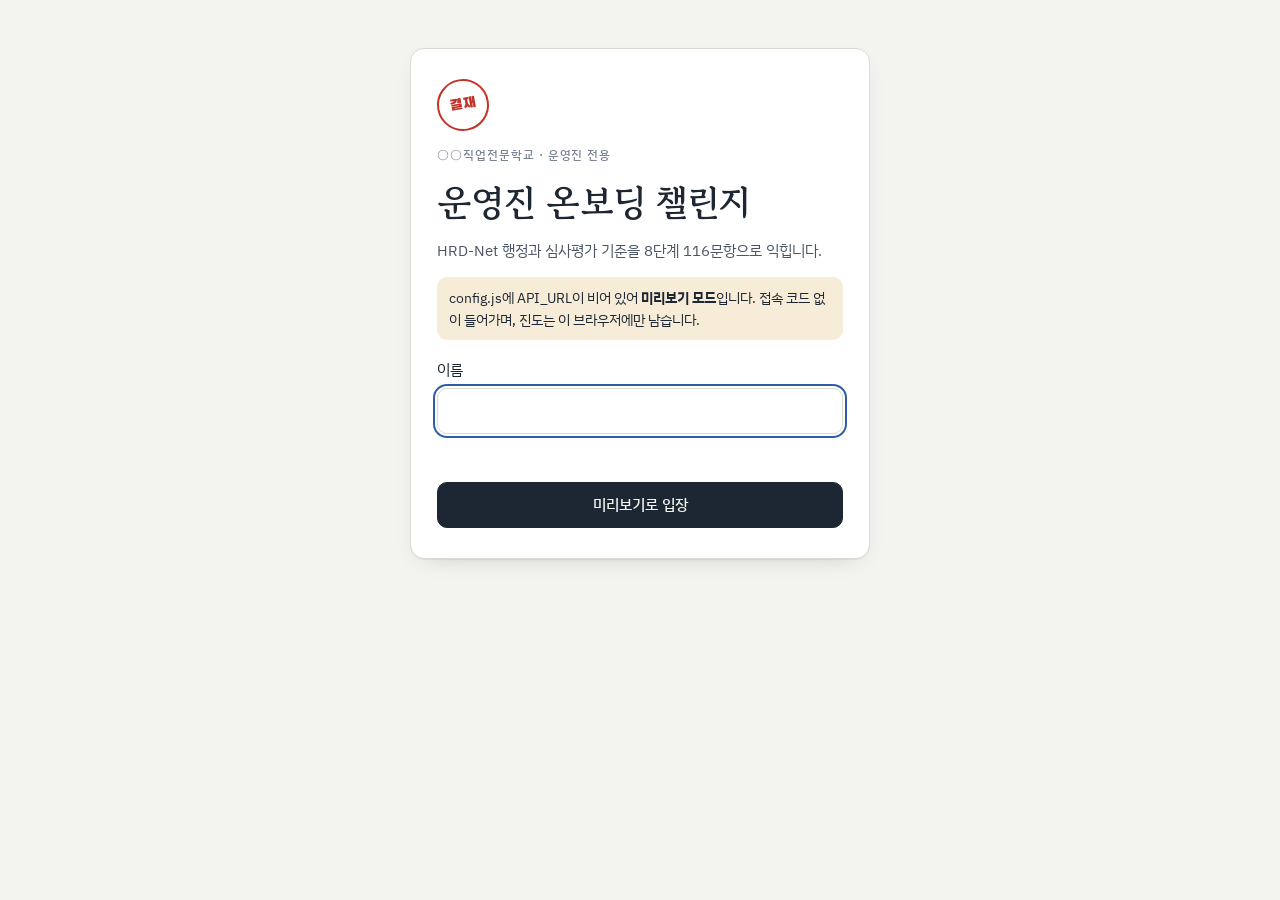
==== docs/index.html @ 43605f3d "운영진 온보딩 챌린지 첫 배포 - docs/: GitHub Pages 웹사이트 (8단계 116문항, 접속 코드·이름·PIN 입장, 관리자 진도 현황) - apps-script/Co" ====
<!doctype html>
<html lang="ko">
<head>
<meta charset="utf-8">
<meta name="viewport" content="width=device-width, initial-scale=1">
<meta name="robots" content="noindex, nofollow">
<title>훈련운영 결재 챌린지</title>
<link rel="preconnect" href="https://fonts.googleapis.com">
<link rel="preconnect" href="https://fonts.gstatic.com" crossorigin>
<link rel="stylesheet" href="https://fonts.googleapis.com/css2?family=Black+Han+Sans&family=Gowun+Batang:wght@700&family=IBM+Plex+Mono:wght@500&family=IBM+Plex+Sans+KR:wght@400;500;700&display=swap">
<style>
:root{
  --paper:#F3F4EF; --sheet:#FFFFFF; --ink:#1D2733; --ink-2:#4B5664; --ink-3:#7A8491;
  --rule:#D8DCD3; --rule-2:#E7EAE3;
  --stamp:#C4332A; --stamp-soft:#F7E4E1;
  --ok:#2E7A57; --ok-soft:#E1F0E7; --no:#8C5A12; --no-soft:#F6ECD8;
  --gold:#A87A1F; --focus:#2F5DA8;
  --shadow:0 1px 0 rgba(29,39,51,.06), 0 8px 24px -16px rgba(29,39,51,.35);
  --f-display:"Gowun Batang","Nanum Myeongjo","AppleMyungjo",serif;
  --f-body:"IBM Plex Sans KR","Apple SD Gothic Neo","Malgun Gothic",system-ui,sans-serif;
  --f-mono:"IBM Plex Mono",ui-monospace,"SFMono-Regular",Consolas,monospace;
  --f-stamp:"Black Han Sans","Apple SD Gothic Neo","Malgun Gothic",sans-serif;
}
@media (prefers-color-scheme:dark){
  :root:not([data-theme="light"]){
    --paper:#12161B; --sheet:#1A2027; --ink:#E7EAEE; --ink-2:#A6AFBA; --ink-3:#7C8693;
    --rule:#2C343E; --rule-2:#232A33;
    --stamp:#E3574C; --stamp-soft:#3A1F1C;
    --ok:#55B887; --ok-soft:#163226; --no:#D8A444; --no-soft:#3A2C12;
    --gold:#D9AE52; --focus:#86AAE8;
    --shadow:0 1px 0 rgba(0,0,0,.3), 0 10px 26px -16px rgba(0,0,0,.8);
    color-scheme:dark;
  }
}
:root[data-theme="dark"]{
  --paper:#12161B; --sheet:#1A2027; --ink:#E7EAEE; --ink-2:#A6AFBA; --ink-3:#7C8693;
  --rule:#2C343E; --rule-2:#232A33;
  --stamp:#E3574C; --stamp-soft:#3A1F1C;
  --ok:#55B887; --ok-soft:#163226; --no:#D8A444; --no-soft:#3A2C12;
  --gold:#D9AE52; --focus:#86AAE8;
  --shadow:0 1px 0 rgba(0,0,0,.3), 0 10px 26px -16px rgba(0,0,0,.8);
  color-scheme:dark;
}
*{box-sizing:border-box}
body{background:var(--paper);color:var(--ink);font-family:var(--f-body);font-size:15px;line-height:1.6;-webkit-font-smoothing:antialiased}
button{font:inherit;color:inherit}
:focus-visible{outline:2px solid var(--focus);outline-offset:2px;border-radius:6px}
.wrap{max-width:880px;margin:0 auto;padding-inline:20px;padding-block:0 64px}
h1,h2,h3{font-family:var(--f-display);font-weight:700;line-height:1.3;text-wrap:balance;margin:0}
h1{font-size:clamp(26px,5vw,36px)} h2{font-size:22px} h3{font-size:18px}
p{margin:0}
.mono{font-family:var(--f-mono);font-variant-numeric:tabular-nums}
.eyebrow{font-size:12px;letter-spacing:.08em;color:var(--ink-3);font-weight:500}
.muted{color:var(--ink-2)}

/* top bar */
.topbar{position:sticky;top:env(safe-area-inset-top,0px);z-index:10;background:color-mix(in srgb,var(--paper) 92%,transparent);backdrop-filter:blur(6px);border-bottom:1px solid var(--rule)}
.topbar .in{max-width:880px;margin:0 auto;padding:10px 20px;display:flex;align-items:center;gap:14px;flex-wrap:wrap}
.brand{display:flex;align-items:center;gap:10px;background:none;border:0;cursor:pointer;padding:0}
.brand .seal{width:30px;height:30px;border-radius:50%;border:2px solid var(--stamp);color:var(--stamp);display:grid;place-items:center;font-family:var(--f-stamp);font-size:12px;transform:rotate(-10deg)}
.brand b{font-family:var(--f-display);font-size:16px}
.lvl{margin-left:auto;display:flex;align-items:center;gap:10px;min-width:0}
.lvl .chip{font-size:12px;padding:3px 9px;border-radius:999px;border:1px solid var(--rule);background:var(--sheet);white-space:nowrap}
.xpbar{width:130px;height:8px;border-radius:99px;background:var(--rule-2);overflow:hidden}
.xpbar i{display:block;height:100%;width:0;background:var(--ink);transition:width .5s ease}
.streak{font-size:12px;color:var(--stamp);font-weight:700;white-space:nowrap}
.nav{display:flex;gap:4px;flex-wrap:wrap}
.nav button{border:0;background:none;padding:6px 10px;border-radius:8px;cursor:pointer;color:var(--ink-2);font-size:14px}
.nav button[aria-current="page"]{color:var(--ink);background:var(--sheet);box-shadow:inset 0 0 0 1px var(--rule)}

/* layout pieces */
.view{padding-top:28px;display:grid;gap:22px}
.sheet{background:var(--sheet);border:1px solid var(--rule);border-radius:14px;box-shadow:var(--shadow)}
.pad{padding:22px}
.row{display:flex;gap:12px;flex-wrap:wrap;align-items:center}
.grid2{display:grid;grid-template-columns:repeat(auto-fit,minmax(230px,1fr));gap:14px}
.btn{border:1px solid var(--ink);background:var(--ink);color:var(--paper);padding:10px 18px;border-radius:10px;cursor:pointer;font-weight:500}
.btn:hover{filter:brightness(1.12)}
.btn.ghost{background:transparent;color:var(--ink);border-color:var(--rule)}
.btn.ghost:hover{border-color:var(--ink-2)}
.btn.danger{background:transparent;color:var(--stamp);border-color:var(--stamp)}
.btn:disabled{opacity:.45;cursor:not-allowed}

/* home hero with approval boxes */
.hero{display:grid;grid-template-columns:1.3fr 1fr;gap:22px;align-items:center}
@media (max-width:680px){.hero{grid-template-columns:1fr}}
.hero p.lead{font-size:16px;color:var(--ink-2);margin-top:10px;max-width:46ch}
.gyeoljae{border:1.5px solid var(--ink);border-radius:4px;display:grid;grid-template-columns:repeat(4,1fr);background:var(--sheet)}
.gyeoljae div{border-left:1px solid var(--ink);display:grid;grid-template-rows:26px 78px;text-align:center}
.gyeoljae div:first-child{border-left:0}
.gyeoljae span{font-size:12px;border-bottom:1px solid var(--ink);display:grid;place-items:center;letter-spacing:.1em}
.gyeoljae em{font-style:normal;display:grid;place-items:center;position:relative}
.gyeoljae small{position:absolute;bottom:4px;left:0;right:0;font-size:10.5px;color:var(--ink-3);padding:0 4px;line-height:1.3}
.seal-mini{width:50px;height:50px;border-radius:50%;border:2.5px solid var(--stamp);color:var(--stamp);font-family:var(--f-stamp);font-size:15px;display:grid;place-items:center;transform:rotate(-14deg);margin-top:-12px;opacity:.9}
.gcap{font-size:12px;color:var(--ink-3);margin-top:8px}

/* stat strip */
.stats{display:grid;grid-template-columns:repeat(4,1fr);gap:0;border-top:1px solid var(--rule)}
.stats div{padding:14px 18px;border-left:1px solid var(--rule)}
.stats div:first-child{border-left:0}
.stats b{display:block;font-family:var(--f-mono);font-size:22px}
.stats span{font-size:12px;color:var(--ink-3)}
@media (max-width:560px){.stats{grid-template-columns:repeat(2,1fr)}.stats div:nth-child(3){border-left:0}.stats div:nth-child(n+3){border-top:1px solid var(--rule)}}

/* mode tiles */
.mode{text-align:left;cursor:pointer;display:grid;gap:6px;padding:18px;border-radius:12px;border:1px solid var(--rule);background:var(--sheet)}
.mode:hover{border-color:var(--ink-2)}
.mode .k{font-family:var(--f-mono);font-size:12px;color:var(--stamp)}
.mode .st{font-family:var(--f-display);font-weight:700;font-size:17px;line-height:1.35}
.mode .sd{font-size:13.5px;color:var(--ink-2)}

/* curriculum path */
.path{display:grid}
.step{display:grid;grid-template-columns:52px 1fr auto;gap:14px;align-items:center;padding:16px 18px;border-top:1px solid var(--rule);cursor:pointer;background:none;border-left:0;border-right:0;border-bottom:0;text-align:left;width:100%}
.step:first-child{border-top:0}
.step:hover{background:color-mix(in srgb,var(--paper) 55%,var(--sheet))}
.step .no{font-family:var(--f-mono);font-size:13px;color:var(--ink-3)}
.step .st{display:block;font-family:var(--f-display);font-weight:700;font-size:16.5px;line-height:1.35}
.step .sd{display:block;font-size:13px;color:var(--ink-2)}
.meter{height:6px;border-radius:99px;background:var(--rule-2);overflow:hidden;margin-top:8px;max-width:260px}
.meter i{display:block;height:100%;background:var(--ok)}
.badge-seal{width:46px;height:46px;border-radius:50%;display:grid;place-items:center;font-family:var(--f-stamp);font-size:11px;line-height:1.1;text-align:center;border:1.5px dashed var(--rule);color:var(--ink-3);padding:4px}
.badge-seal.on{border:2.5px solid var(--stamp);color:var(--stamp);transform:rotate(-10deg)}

/* lesson cards */
.cards{display:grid;gap:12px}
.card{padding:16px 18px;border-radius:12px;border:1px solid var(--rule);background:var(--sheet);display:grid;grid-template-columns:auto 1fr;gap:14px}
.card .n{font-family:var(--f-mono);font-size:12px;color:var(--stamp);padding-top:3px}
.card b.key{background:var(--stamp-soft);color:var(--ink);padding:0 4px;border-radius:4px;font-weight:700}
.card .ref{display:block;margin-top:6px;font-size:12px;color:var(--ink-3)}

/* quiz */
.qhead{display:flex;justify-content:space-between;gap:10px;align-items:center;flex-wrap:wrap}
.tag{font-size:12px;border-radius:6px;padding:2px 8px;border:1px solid var(--rule);color:var(--ink-2);background:var(--paper)}
.tag.sit{border-color:var(--stamp);color:var(--stamp)}
.qprog{height:4px;background:var(--rule-2);border-radius:9px;overflow:hidden}
.qprog i{display:block;height:100%;background:var(--ink);transition:width .3s}
.qtext{font-size:18px;line-height:1.6;font-weight:500;margin-top:6px}
.opts{display:grid;gap:10px}
.opt{text-align:left;padding:13px 16px;border-radius:10px;border:1.5px solid var(--rule);background:var(--sheet);cursor:pointer;display:grid;grid-template-columns:26px 1fr;gap:10px;align-items:start}
.opt:hover:not(:disabled){border-color:var(--ink-2)}
.opt .lt{font-family:var(--f-mono);font-size:13px;color:var(--ink-3);padding-top:1px}
.opt.right{border-color:var(--ok);background:var(--ok-soft)}
.opt.wrong{border-color:var(--no);background:var(--no-soft)}
.opt:disabled{cursor:default}
.ox{display:grid;grid-template-columns:1fr 1fr;gap:12px}
.ox .opt{grid-template-columns:1fr;text-align:center;font-family:var(--f-stamp);font-size:34px;padding:18px}
.fb{display:grid;grid-template-columns:auto 1fr;gap:18px;align-items:center;padding:16px 18px;border-radius:12px;border:1px solid var(--rule);background:var(--paper)}
.fb p{font-size:14.5px}
.fb .ref{font-size:12.5px;color:var(--ink-3);margin-top:6px}
.stampbox{width:86px;height:86px;display:grid;place-items:center}
.stamp{font-family:var(--f-stamp);font-size:22px;display:grid;place-items:center;transform:rotate(-12deg);animation:stampin .35s cubic-bezier(.2,1.4,.4,1) both}
.stamp.yes{width:80px;height:80px;border-radius:50%;border:3.5px solid var(--stamp);color:var(--stamp);box-shadow:inset 0 0 0 3px var(--sheet),inset 0 0 0 4.5px var(--stamp)}
.stamp.no{padding:6px 10px;border:3px solid var(--ink-2);color:var(--ink-2);border-radius:4px;font-size:24px}
@keyframes stampin{from{transform:scale(1.8) rotate(-12deg);opacity:0}to{transform:scale(1) rotate(-12deg);opacity:1}}
@media (prefers-reduced-motion:reduce){.stamp{animation:none}.xpbar i,.qprog i{transition:none}}

/* results & certificate */
.big{font-family:var(--f-mono);font-size:44px;line-height:1}
.passline{position:relative;height:12px;border-radius:99px;background:var(--rule-2);overflow:visible;margin-top:12px}
.passline i{display:block;height:100%;border-radius:99px;background:var(--ok)}
.passline .mk{position:absolute;left:80%;top:-5px;bottom:-5px;width:2px;background:var(--stamp)}
.passline .lb{position:absolute;left:80%;top:16px;transform:translateX(-50%);font-size:11px;color:var(--stamp);font-style:normal;white-space:nowrap}
.opt.picked{border-color:var(--ink);box-shadow:inset 0 0 0 1px var(--ink)}
.cert{position:relative;padding:34px 30px;border:1.5px solid var(--ink);outline:1px solid var(--ink);outline-offset:-8px;background:var(--sheet);text-align:center;display:grid;gap:12px}
.cert h2{font-size:30px;letter-spacing:.3em}
.cert .body{max-width:40ch;margin:0 auto;font-size:15.5px}
.cert .seal-big{position:absolute;right:26px;bottom:22px;width:84px;height:84px;border-radius:50%;border:3.5px solid var(--stamp);color:var(--stamp);font-family:var(--f-stamp);display:grid;place-items:center;font-size:15px;transform:rotate(-14deg);line-height:1.15}

/* speed */
.timer{height:10px;border-radius:99px;background:var(--rule-2);overflow:hidden}
.timer i{display:block;height:100%;background:var(--stamp);transition:width .2s linear}

/* badges */
.badges{display:grid;grid-template-columns:repeat(auto-fill,minmax(150px,1fr));gap:12px}
.bdg{display:grid;justify-items:center;gap:8px;padding:16px 10px;border:1px solid var(--rule);border-radius:12px;background:var(--sheet);text-align:center}
.bdg .badge-seal{width:64px;height:64px;font-size:13px}
.bdg b{font-size:13.5px}
.bdg small{font-size:11.5px;color:var(--ink-3);line-height:1.4}
.levels{display:grid;gap:0}
.levels div{display:grid;grid-template-columns:70px 1fr auto;gap:10px;padding:10px 0;border-top:1px solid var(--rule);font-size:14px}
.levels div.cur{font-weight:700}
.field{display:grid;gap:6px}
.field input{font:inherit;padding:10px 12px;border-radius:10px;border:1px solid var(--rule);background:var(--sheet);color:var(--ink);max-width:320px}
.toast{position:fixed;left:50%;bottom:calc(20px + env(safe-area-inset-bottom,0px));transform:translateX(-50%);background:var(--ink);color:var(--paper);padding:10px 16px;border-radius:10px;font-size:14px;z-index:30;box-shadow:var(--shadow);max-width:calc(100% - 32px)}
.confirm{border:1px solid var(--stamp);background:var(--stamp-soft);border-radius:12px;padding:14px 16px;display:grid;gap:10px}
.list{display:grid;gap:10px}
.wrongitem{padding:14px 16px;border:1px solid var(--rule);border-radius:10px;background:var(--sheet);display:grid;gap:6px}
.wrongitem small{color:var(--ink-3)}
</style>
<style>
html,body{margin:0}
[hidden]{display:none!important}
img{max-width:100%}
.brand-logo{height:30px;width:auto}
.sync{font-size:12px;color:var(--ink-3);white-space:nowrap}
.gate{padding-block:48px 64px}
.gate-card{max-width:460px;margin:0 auto;padding:30px 26px;display:grid;gap:14px}
.gate-seal{width:52px;height:52px;border-radius:50%;border:2.5px solid var(--stamp);color:var(--stamp);display:grid;place-items:center;font-family:var(--f-stamp);font-size:15px;transform:rotate(-10deg)}
.gate-logo{height:56px;width:auto;justify-self:start}
.gate-form{display:grid;gap:14px;margin-top:4px}
.gate .field input{max-width:none;width:100%}
.gate .field small{font-size:12.5px;line-height:1.5}
.gate-msg{color:var(--stamp);font-size:14px;min-height:1.4em;margin:0}
.gate-note{font-size:13.5px;padding:10px 12px;border-radius:10px;background:var(--no-soft);color:var(--ink)}
.gate-foot{display:flex;justify-content:flex-end}
.linkbtn{background:none;border:0;color:var(--ink-2);text-decoration:underline;text-underline-offset:3px;cursor:pointer;padding:4px 0;font-size:14px}
.admin{max-width:none;display:grid;gap:14px}
.admin .field input{max-width:220px}
.tablewrap{overflow-x:auto;margin-top:10px;border:1px solid var(--rule);border-radius:10px;background:var(--sheet)}
.adt{border-collapse:collapse;width:100%;font-size:13.5px;min-width:780px}
.adt th,.adt td{padding:9px 10px;border-bottom:1px solid var(--rule);text-align:left;white-space:nowrap;vertical-align:middle}
.adt th{font-size:12px;color:var(--ink-3);font-weight:500;background:var(--paper)}
.adt td.sc{text-align:center;font-family:var(--f-mono);font-variant-numeric:tabular-nums}
.adt td.sc.ok{background:var(--ok-soft);color:var(--ok);font-weight:700}
.adt td.sc.mid{background:var(--no-soft);color:var(--no)}
.adt td.nm{font-weight:700}
.adt .pass{color:var(--ok)}
.cert-logo{height:44px;width:auto;margin:0 auto}
</style>
</head>
<body>
<header class="topbar" id="topbar" hidden>
  <div class="in">
    <button class="brand" id="goHome" type="button" aria-label="홈으로"><span class="seal" id="brandSeal">결재</span><b id="brandName">운영진 온보딩</b></button>
    <nav class="nav" id="nav" aria-label="메뉴">
      <button type="button" data-go="home">홈</button>
      <button type="button" data-go="path">학습 경로</button>
      <button type="button" data-go="wrong">오답 노트</button>
      <button type="button" data-go="badges">내 정보</button>
    </nav>
    <div class="lvl">
      <span class="sync" id="sync"></span>
      <span class="chip" id="lvlChip">Lv.1 수습</span>
      <div class="xpbar" aria-hidden="true"><i id="xpFill"></i></div>
      <span class="mono" id="xpText">0 XP</span>
      <span class="streak" id="streak"></span>
    </div>
  </div>
</header>
<section class="wrap gate" id="gate" hidden></section>
<main class="wrap" id="app" aria-live="polite"></main>
<div class="toast" id="toast" role="status" hidden></div>
<script src="config.js"></script>
<script src="data.js"></script>
<script src="app.js"></script>
</body>
</html>
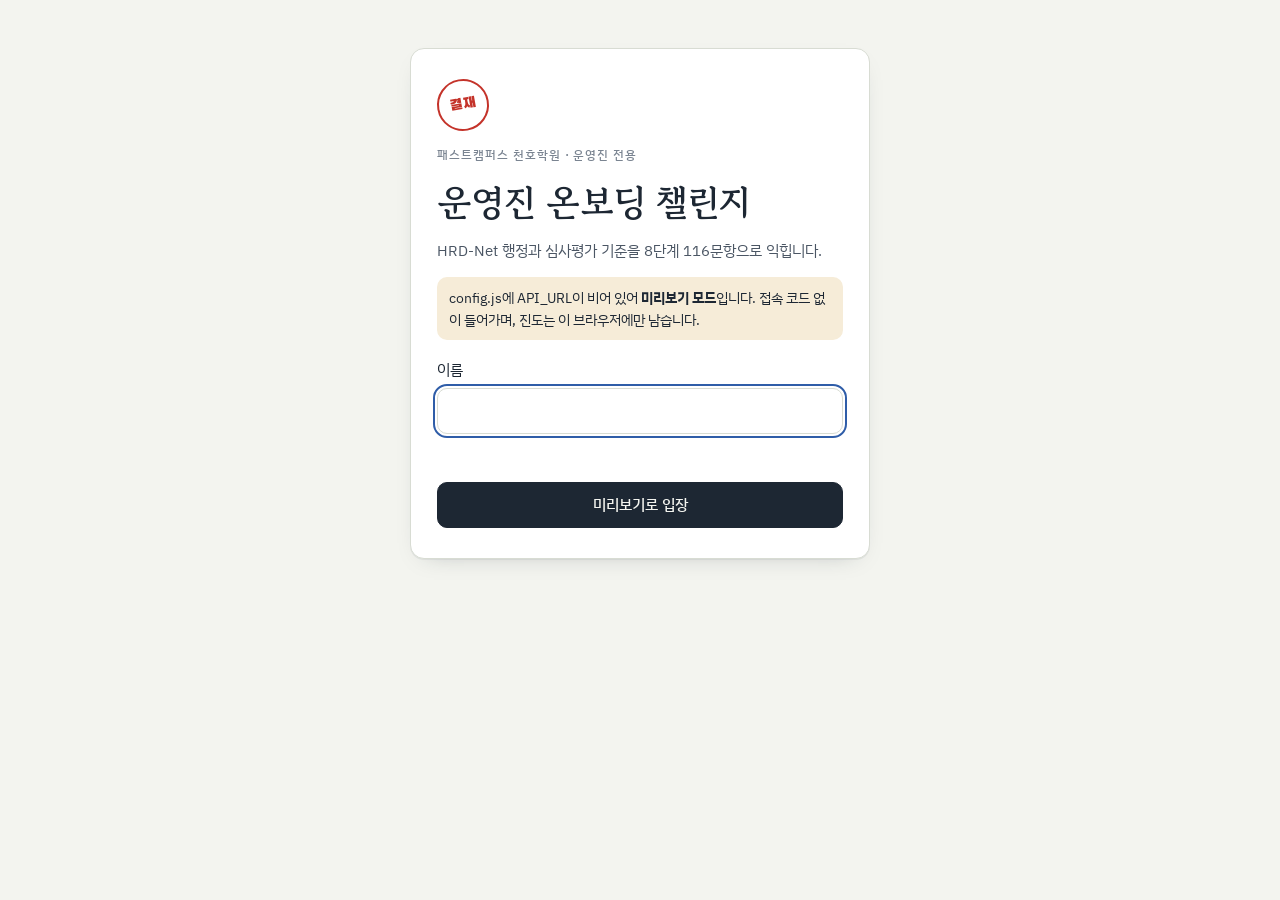
==== commit b3942baf: "운영 페이지 구성: 관리자 화면, 운영 가이드, 업무 도구, 자료실 - admin.html: 대시보드(완료·마감 지남), 운영진 명단(등록·퇴사·PIN 초기화·명단 제한), 기수·" ====
--- a/docs/index.html
+++ b/docs/index.html
@@ -4,220 +4,11 @@
 <meta charset="utf-8">
 <meta name="viewport" content="width=device-width, initial-scale=1">
 <meta name="robots" content="noindex, nofollow">
-<title>훈련운영 결재 챌린지</title>
+<title>운영진 온보딩</title>
 <link rel="preconnect" href="https://fonts.googleapis.com">
 <link rel="preconnect" href="https://fonts.gstatic.com" crossorigin>
 <link rel="stylesheet" href="https://fonts.googleapis.com/css2?family=Black+Han+Sans&family=Gowun+Batang:wght@700&family=IBM+Plex+Mono:wght@500&family=IBM+Plex+Sans+KR:wght@400;500;700&display=swap">
-<style>
-:root{
-  --paper:#F3F4EF; --sheet:#FFFFFF; --ink:#1D2733; --ink-2:#4B5664; --ink-3:#7A8491;
-  --rule:#D8DCD3; --rule-2:#E7EAE3;
-  --stamp:#C4332A; --stamp-soft:#F7E4E1;
-  --ok:#2E7A57; --ok-soft:#E1F0E7; --no:#8C5A12; --no-soft:#F6ECD8;
-  --gold:#A87A1F; --focus:#2F5DA8;
-  --shadow:0 1px 0 rgba(29,39,51,.06), 0 8px 24px -16px rgba(29,39,51,.35);
-  --f-display:"Gowun Batang","Nanum Myeongjo","AppleMyungjo",serif;
-  --f-body:"IBM Plex Sans KR","Apple SD Gothic Neo","Malgun Gothic",system-ui,sans-serif;
-  --f-mono:"IBM Plex Mono",ui-monospace,"SFMono-Regular",Consolas,monospace;
-  --f-stamp:"Black Han Sans","Apple SD Gothic Neo","Malgun Gothic",sans-serif;
-}
-@media (prefers-color-scheme:dark){
-  :root:not([data-theme="light"]){
-    --paper:#12161B; --sheet:#1A2027; --ink:#E7EAEE; --ink-2:#A6AFBA; --ink-3:#7C8693;
-    --rule:#2C343E; --rule-2:#232A33;
-    --stamp:#E3574C; --stamp-soft:#3A1F1C;
-    --ok:#55B887; --ok-soft:#163226; --no:#D8A444; --no-soft:#3A2C12;
-    --gold:#D9AE52; --focus:#86AAE8;
-    --shadow:0 1px 0 rgba(0,0,0,.3), 0 10px 26px -16px rgba(0,0,0,.8);
-    color-scheme:dark;
-  }
-}
-:root[data-theme="dark"]{
-  --paper:#12161B; --sheet:#1A2027; --ink:#E7EAEE; --ink-2:#A6AFBA; --ink-3:#7C8693;
-  --rule:#2C343E; --rule-2:#232A33;
-  --stamp:#E3574C; --stamp-soft:#3A1F1C;
-  --ok:#55B887; --ok-soft:#163226; --no:#D8A444; --no-soft:#3A2C12;
-  --gold:#D9AE52; --focus:#86AAE8;
-  --shadow:0 1px 0 rgba(0,0,0,.3), 0 10px 26px -16px rgba(0,0,0,.8);
-  color-scheme:dark;
-}
-*{box-sizing:border-box}
-body{background:var(--paper);color:var(--ink);font-family:var(--f-body);font-size:15px;line-height:1.6;-webkit-font-smoothing:antialiased}
-button{font:inherit;color:inherit}
-:focus-visible{outline:2px solid var(--focus);outline-offset:2px;border-radius:6px}
-.wrap{max-width:880px;margin:0 auto;padding-inline:20px;padding-block:0 64px}
-h1,h2,h3{font-family:var(--f-display);font-weight:700;line-height:1.3;text-wrap:balance;margin:0}
-h1{font-size:clamp(26px,5vw,36px)} h2{font-size:22px} h3{font-size:18px}
-p{margin:0}
-.mono{font-family:var(--f-mono);font-variant-numeric:tabular-nums}
-.eyebrow{font-size:12px;letter-spacing:.08em;color:var(--ink-3);font-weight:500}
-.muted{color:var(--ink-2)}
-
-/* top bar */
-.topbar{position:sticky;top:env(safe-area-inset-top,0px);z-index:10;background:color-mix(in srgb,var(--paper) 92%,transparent);backdrop-filter:blur(6px);border-bottom:1px solid var(--rule)}
-.topbar .in{max-width:880px;margin:0 auto;padding:10px 20px;display:flex;align-items:center;gap:14px;flex-wrap:wrap}
-.brand{display:flex;align-items:center;gap:10px;background:none;border:0;cursor:pointer;padding:0}
-.brand .seal{width:30px;height:30px;border-radius:50%;border:2px solid var(--stamp);color:var(--stamp);display:grid;place-items:center;font-family:var(--f-stamp);font-size:12px;transform:rotate(-10deg)}
-.brand b{font-family:var(--f-display);font-size:16px}
-.lvl{margin-left:auto;display:flex;align-items:center;gap:10px;min-width:0}
-.lvl .chip{font-size:12px;padding:3px 9px;border-radius:999px;border:1px solid var(--rule);background:var(--sheet);white-space:nowrap}
-.xpbar{width:130px;height:8px;border-radius:99px;background:var(--rule-2);overflow:hidden}
-.xpbar i{display:block;height:100%;width:0;background:var(--ink);transition:width .5s ease}
-.streak{font-size:12px;color:var(--stamp);font-weight:700;white-space:nowrap}
-.nav{display:flex;gap:4px;flex-wrap:wrap}
-.nav button{border:0;background:none;padding:6px 10px;border-radius:8px;cursor:pointer;color:var(--ink-2);font-size:14px}
-.nav button[aria-current="page"]{color:var(--ink);background:var(--sheet);box-shadow:inset 0 0 0 1px var(--rule)}
-
-/* layout pieces */
-.view{padding-top:28px;display:grid;gap:22px}
-.sheet{background:var(--sheet);border:1px solid var(--rule);border-radius:14px;box-shadow:var(--shadow)}
-.pad{padding:22px}
-.row{display:flex;gap:12px;flex-wrap:wrap;align-items:center}
-.grid2{display:grid;grid-template-columns:repeat(auto-fit,minmax(230px,1fr));gap:14px}
-.btn{border:1px solid var(--ink);background:var(--ink);color:var(--paper);padding:10px 18px;border-radius:10px;cursor:pointer;font-weight:500}
-.btn:hover{filter:brightness(1.12)}
-.btn.ghost{background:transparent;color:var(--ink);border-color:var(--rule)}
-.btn.ghost:hover{border-color:var(--ink-2)}
-.btn.danger{background:transparent;color:var(--stamp);border-color:var(--stamp)}
-.btn:disabled{opacity:.45;cursor:not-allowed}
-
-/* home hero with approval boxes */
-.hero{display:grid;grid-template-columns:1.3fr 1fr;gap:22px;align-items:center}
-@media (max-width:680px){.hero{grid-template-columns:1fr}}
-.hero p.lead{font-size:16px;color:var(--ink-2);margin-top:10px;max-width:46ch}
-.gyeoljae{border:1.5px solid var(--ink);border-radius:4px;display:grid;grid-template-columns:repeat(4,1fr);background:var(--sheet)}
-.gyeoljae div{border-left:1px solid var(--ink);display:grid;grid-template-rows:26px 78px;text-align:center}
-.gyeoljae div:first-child{border-left:0}
-.gyeoljae span{font-size:12px;border-bottom:1px solid var(--ink);display:grid;place-items:center;letter-spacing:.1em}
-.gyeoljae em{font-style:normal;display:grid;place-items:center;position:relative}
-.gyeoljae small{position:absolute;bottom:4px;left:0;right:0;font-size:10.5px;color:var(--ink-3);padding:0 4px;line-height:1.3}
-.seal-mini{width:50px;height:50px;border-radius:50%;border:2.5px solid var(--stamp);color:var(--stamp);font-family:var(--f-stamp);font-size:15px;display:grid;place-items:center;transform:rotate(-14deg);margin-top:-12px;opacity:.9}
-.gcap{font-size:12px;color:var(--ink-3);margin-top:8px}
-
-/* stat strip */
-.stats{display:grid;grid-template-columns:repeat(4,1fr);gap:0;border-top:1px solid var(--rule)}
-.stats div{padding:14px 18px;border-left:1px solid var(--rule)}
-.stats div:first-child{border-left:0}
-.stats b{display:block;font-family:var(--f-mono);font-size:22px}
-.stats span{font-size:12px;color:var(--ink-3)}
-@media (max-width:560px){.stats{grid-template-columns:repeat(2,1fr)}.stats div:nth-child(3){border-left:0}.stats div:nth-child(n+3){border-top:1px solid var(--rule)}}
-
-/* mode tiles */
-.mode{text-align:left;cursor:pointer;display:grid;gap:6px;padding:18px;border-radius:12px;border:1px solid var(--rule);background:var(--sheet)}
-.mode:hover{border-color:var(--ink-2)}
-.mode .k{font-family:var(--f-mono);font-size:12px;color:var(--stamp)}
-.mode .st{font-family:var(--f-display);font-weight:700;font-size:17px;line-height:1.35}
-.mode .sd{font-size:13.5px;color:var(--ink-2)}
-
-/* curriculum path */
-.path{display:grid}
-.step{display:grid;grid-template-columns:52px 1fr auto;gap:14px;align-items:center;padding:16px 18px;border-top:1px solid var(--rule);cursor:pointer;background:none;border-left:0;border-right:0;border-bottom:0;text-align:left;width:100%}
-.step:first-child{border-top:0}
-.step:hover{background:color-mix(in srgb,var(--paper) 55%,var(--sheet))}
-.step .no{font-family:var(--f-mono);font-size:13px;color:var(--ink-3)}
-.step .st{display:block;font-family:var(--f-display);font-weight:700;font-size:16.5px;line-height:1.35}
-.step .sd{display:block;font-size:13px;color:var(--ink-2)}
-.meter{height:6px;border-radius:99px;background:var(--rule-2);overflow:hidden;margin-top:8px;max-width:260px}
-.meter i{display:block;height:100%;background:var(--ok)}
-.badge-seal{width:46px;height:46px;border-radius:50%;display:grid;place-items:center;font-family:var(--f-stamp);font-size:11px;line-height:1.1;text-align:center;border:1.5px dashed var(--rule);color:var(--ink-3);padding:4px}
-.badge-seal.on{border:2.5px solid var(--stamp);color:var(--stamp);transform:rotate(-10deg)}
-
-/* lesson cards */
-.cards{display:grid;gap:12px}
-.card{padding:16px 18px;border-radius:12px;border:1px solid var(--rule);background:var(--sheet);display:grid;grid-template-columns:auto 1fr;gap:14px}
-.card .n{font-family:var(--f-mono);font-size:12px;color:var(--stamp);padding-top:3px}
-.card b.key{background:var(--stamp-soft);color:var(--ink);padding:0 4px;border-radius:4px;font-weight:700}
-.card .ref{display:block;margin-top:6px;font-size:12px;color:var(--ink-3)}
-
-/* quiz */
-.qhead{display:flex;justify-content:space-between;gap:10px;align-items:center;flex-wrap:wrap}
-.tag{font-size:12px;border-radius:6px;padding:2px 8px;border:1px solid var(--rule);color:var(--ink-2);background:var(--paper)}
-.tag.sit{border-color:var(--stamp);color:var(--stamp)}
-.qprog{height:4px;background:var(--rule-2);border-radius:9px;overflow:hidden}
-.qprog i{display:block;height:100%;background:var(--ink);transition:width .3s}
-.qtext{font-size:18px;line-height:1.6;font-weight:500;margin-top:6px}
-.opts{display:grid;gap:10px}
-.opt{text-align:left;padding:13px 16px;border-radius:10px;border:1.5px solid var(--rule);background:var(--sheet);cursor:pointer;display:grid;grid-template-columns:26px 1fr;gap:10px;align-items:start}
-.opt:hover:not(:disabled){border-color:var(--ink-2)}
-.opt .lt{font-family:var(--f-mono);font-size:13px;color:var(--ink-3);padding-top:1px}
-.opt.right{border-color:var(--ok);background:var(--ok-soft)}
-.opt.wrong{border-color:var(--no);background:var(--no-soft)}
-.opt:disabled{cursor:default}
-.ox{display:grid;grid-template-columns:1fr 1fr;gap:12px}
-.ox .opt{grid-template-columns:1fr;text-align:center;font-family:var(--f-stamp);font-size:34px;padding:18px}
-.fb{display:grid;grid-template-columns:auto 1fr;gap:18px;align-items:center;padding:16px 18px;border-radius:12px;border:1px solid var(--rule);background:var(--paper)}
-.fb p{font-size:14.5px}
-.fb .ref{font-size:12.5px;color:var(--ink-3);margin-top:6px}
-.stampbox{width:86px;height:86px;display:grid;place-items:center}
-.stamp{font-family:var(--f-stamp);font-size:22px;display:grid;place-items:center;transform:rotate(-12deg);animation:stampin .35s cubic-bezier(.2,1.4,.4,1) both}
-.stamp.yes{width:80px;height:80px;border-radius:50%;border:3.5px solid var(--stamp);color:var(--stamp);box-shadow:inset 0 0 0 3px var(--sheet),inset 0 0 0 4.5px var(--stamp)}
-.stamp.no{padding:6px 10px;border:3px solid var(--ink-2);color:var(--ink-2);border-radius:4px;font-size:24px}
-@keyframes stampin{from{transform:scale(1.8) rotate(-12deg);opacity:0}to{transform:scale(1) rotate(-12deg);opacity:1}}
-@media (prefers-reduced-motion:reduce){.stamp{animation:none}.xpbar i,.qprog i{transition:none}}
-
-/* results & certificate */
-.big{font-family:var(--f-mono);font-size:44px;line-height:1}
-.passline{position:relative;height:12px;border-radius:99px;background:var(--rule-2);overflow:visible;margin-top:12px}
-.passline i{display:block;height:100%;border-radius:99px;background:var(--ok)}
-.passline .mk{position:absolute;left:80%;top:-5px;bottom:-5px;width:2px;background:var(--stamp)}
-.passline .lb{position:absolute;left:80%;top:16px;transform:translateX(-50%);font-size:11px;color:var(--stamp);font-style:normal;white-space:nowrap}
-.opt.picked{border-color:var(--ink);box-shadow:inset 0 0 0 1px var(--ink)}
-.cert{position:relative;padding:34px 30px;border:1.5px solid var(--ink);outline:1px solid var(--ink);outline-offset:-8px;background:var(--sheet);text-align:center;display:grid;gap:12px}
-.cert h2{font-size:30px;letter-spacing:.3em}
-.cert .body{max-width:40ch;margin:0 auto;font-size:15.5px}
-.cert .seal-big{position:absolute;right:26px;bottom:22px;width:84px;height:84px;border-radius:50%;border:3.5px solid var(--stamp);color:var(--stamp);font-family:var(--f-stamp);display:grid;place-items:center;font-size:15px;transform:rotate(-14deg);line-height:1.15}
-
-/* speed */
-.timer{height:10px;border-radius:99px;background:var(--rule-2);overflow:hidden}
-.timer i{display:block;height:100%;background:var(--stamp);transition:width .2s linear}
-
-/* badges */
-.badges{display:grid;grid-template-columns:repeat(auto-fill,minmax(150px,1fr));gap:12px}
-.bdg{display:grid;justify-items:center;gap:8px;padding:16px 10px;border:1px solid var(--rule);border-radius:12px;background:var(--sheet);text-align:center}
-.bdg .badge-seal{width:64px;height:64px;font-size:13px}
-.bdg b{font-size:13.5px}
-.bdg small{font-size:11.5px;color:var(--ink-3);line-height:1.4}
-.levels{display:grid;gap:0}
-.levels div{display:grid;grid-template-columns:70px 1fr auto;gap:10px;padding:10px 0;border-top:1px solid var(--rule);font-size:14px}
-.levels div.cur{font-weight:700}
-.field{display:grid;gap:6px}
-.field input{font:inherit;padding:10px 12px;border-radius:10px;border:1px solid var(--rule);background:var(--sheet);color:var(--ink);max-width:320px}
-.toast{position:fixed;left:50%;bottom:calc(20px + env(safe-area-inset-bottom,0px));transform:translateX(-50%);background:var(--ink);color:var(--paper);padding:10px 16px;border-radius:10px;font-size:14px;z-index:30;box-shadow:var(--shadow);max-width:calc(100% - 32px)}
-.confirm{border:1px solid var(--stamp);background:var(--stamp-soft);border-radius:12px;padding:14px 16px;display:grid;gap:10px}
-.list{display:grid;gap:10px}
-.wrongitem{padding:14px 16px;border:1px solid var(--rule);border-radius:10px;background:var(--sheet);display:grid;gap:6px}
-.wrongitem small{color:var(--ink-3)}
-</style>
-<style>
-html,body{margin:0}
-[hidden]{display:none!important}
-img{max-width:100%}
-.brand-logo{height:30px;width:auto}
-.sync{font-size:12px;color:var(--ink-3);white-space:nowrap}
-.gate{padding-block:48px 64px}
-.gate-card{max-width:460px;margin:0 auto;padding:30px 26px;display:grid;gap:14px}
-.gate-seal{width:52px;height:52px;border-radius:50%;border:2.5px solid var(--stamp);color:var(--stamp);display:grid;place-items:center;font-family:var(--f-stamp);font-size:15px;transform:rotate(-10deg)}
-.gate-logo{height:56px;width:auto;justify-self:start}
-.gate-form{display:grid;gap:14px;margin-top:4px}
-.gate .field input{max-width:none;width:100%}
-.gate .field small{font-size:12.5px;line-height:1.5}
-.gate-msg{color:var(--stamp);font-size:14px;min-height:1.4em;margin:0}
-.gate-note{font-size:13.5px;padding:10px 12px;border-radius:10px;background:var(--no-soft);color:var(--ink)}
-.gate-foot{display:flex;justify-content:flex-end}
-.linkbtn{background:none;border:0;color:var(--ink-2);text-decoration:underline;text-underline-offset:3px;cursor:pointer;padding:4px 0;font-size:14px}
-.admin{max-width:none;display:grid;gap:14px}
-.admin .field input{max-width:220px}
-.tablewrap{overflow-x:auto;margin-top:10px;border:1px solid var(--rule);border-radius:10px;background:var(--sheet)}
-.adt{border-collapse:collapse;width:100%;font-size:13.5px;min-width:780px}
-.adt th,.adt td{padding:9px 10px;border-bottom:1px solid var(--rule);text-align:left;white-space:nowrap;vertical-align:middle}
-.adt th{font-size:12px;color:var(--ink-3);font-weight:500;background:var(--paper)}
-.adt td.sc{text-align:center;font-family:var(--f-mono);font-variant-numeric:tabular-nums}
-.adt td.sc.ok{background:var(--ok-soft);color:var(--ok);font-weight:700}
-.adt td.sc.mid{background:var(--no-soft);color:var(--no)}
-.adt td.nm{font-weight:700}
-.adt .pass{color:var(--ok)}
-.cert-logo{height:44px;width:auto;margin:0 auto}
-</style>
+<link rel="stylesheet" href="style.css">
 </head>
 <body>
 <header class="topbar" id="topbar" hidden>
@@ -225,8 +16,10 @@
     <button class="brand" id="goHome" type="button" aria-label="홈으로"><span class="seal" id="brandSeal">결재</span><b id="brandName">운영진 온보딩</b></button>
     <nav class="nav" id="nav" aria-label="메뉴">
       <button type="button" data-go="home">홈</button>
-      <button type="button" data-go="path">학습 경로</button>
-      <button type="button" data-go="wrong">오답 노트</button>
+      <button type="button" data-go="path">학습</button>
+      <button type="button" data-go="guide">운영 가이드</button>
+      <button type="button" data-go="tools">업무 도구</button>
+      <button type="button" data-go="library">자료실</button>
       <button type="button" data-go="badges">내 정보</button>
     </nav>
     <div class="lvl">
@@ -243,6 +36,8 @@
 <div class="toast" id="toast" role="status" hidden></div>
 <script src="config.js"></script>
 <script src="data.js"></script>
+<script src="guide.js"></script>
 <script src="app.js"></script>
+<script src="pages.js"></script>
 </body>
 </html>
--- a/docs/style.css
+++ b/docs/style.css
@@ -0,0 +1,304 @@
+:root{
+  --paper:#F3F4EF; --sheet:#FFFFFF; --ink:#1D2733; --ink-2:#4B5664; --ink-3:#7A8491;
+  --rule:#D8DCD3; --rule-2:#E7EAE3;
+  --stamp:#C4332A; --stamp-soft:#F7E4E1;
+  --ok:#2E7A57; --ok-soft:#E1F0E7; --no:#8C5A12; --no-soft:#F6ECD8;
+  --gold:#A87A1F; --focus:#2F5DA8;
+  --shadow:0 1px 0 rgba(29,39,51,.06), 0 8px 24px -16px rgba(29,39,51,.35);
+  --f-display:"Gowun Batang","Nanum Myeongjo","AppleMyungjo",serif;
+  --f-body:"IBM Plex Sans KR","Apple SD Gothic Neo","Malgun Gothic",system-ui,sans-serif;
+  --f-mono:"IBM Plex Mono",ui-monospace,"SFMono-Regular",Consolas,monospace;
+  --f-stamp:"Black Han Sans","Apple SD Gothic Neo","Malgun Gothic",sans-serif;
+}
+@media (prefers-color-scheme:dark){
+  :root:not([data-theme="light"]){
+    --paper:#12161B; --sheet:#1A2027; --ink:#E7EAEE; --ink-2:#A6AFBA; --ink-3:#7C8693;
+    --rule:#2C343E; --rule-2:#232A33;
+    --stamp:#E3574C; --stamp-soft:#3A1F1C;
+    --ok:#55B887; --ok-soft:#163226; --no:#D8A444; --no-soft:#3A2C12;
+    --gold:#D9AE52; --focus:#86AAE8;
+    --shadow:0 1px 0 rgba(0,0,0,.3), 0 10px 26px -16px rgba(0,0,0,.8);
+    color-scheme:dark;
+  }
+}
+:root[data-theme="dark"]{
+  --paper:#12161B; --sheet:#1A2027; --ink:#E7EAEE; --ink-2:#A6AFBA; --ink-3:#7C8693;
+  --rule:#2C343E; --rule-2:#232A33;
+  --stamp:#E3574C; --stamp-soft:#3A1F1C;
+  --ok:#55B887; --ok-soft:#163226; --no:#D8A444; --no-soft:#3A2C12;
+  --gold:#D9AE52; --focus:#86AAE8;
+  --shadow:0 1px 0 rgba(0,0,0,.3), 0 10px 26px -16px rgba(0,0,0,.8);
+  color-scheme:dark;
+}
+*{box-sizing:border-box}
+body{background:var(--paper);color:var(--ink);font-family:var(--f-body);font-size:15px;line-height:1.6;-webkit-font-smoothing:antialiased}
+button{font:inherit;color:inherit}
+:focus-visible{outline:2px solid var(--focus);outline-offset:2px;border-radius:6px}
+.wrap{max-width:880px;margin:0 auto;padding-inline:20px;padding-block:0 64px}
+h1,h2,h3{font-family:var(--f-display);font-weight:700;line-height:1.3;text-wrap:balance;margin:0}
+h1{font-size:clamp(26px,5vw,36px)} h2{font-size:22px} h3{font-size:18px}
+p{margin:0}
+.mono{font-family:var(--f-mono);font-variant-numeric:tabular-nums}
+.eyebrow{font-size:12px;letter-spacing:.08em;color:var(--ink-3);font-weight:500}
+.muted{color:var(--ink-2)}
+
+/* top bar */
+.topbar{position:sticky;top:env(safe-area-inset-top,0px);z-index:10;background:color-mix(in srgb,var(--paper) 92%,transparent);backdrop-filter:blur(6px);border-bottom:1px solid var(--rule)}
+.topbar .in{max-width:880px;margin:0 auto;padding:10px 20px;display:flex;align-items:center;gap:14px;flex-wrap:wrap}
+.brand{display:flex;align-items:center;gap:10px;background:none;border:0;cursor:pointer;padding:0}
+.brand .seal{width:30px;height:30px;border-radius:50%;border:2px solid var(--stamp);color:var(--stamp);display:grid;place-items:center;font-family:var(--f-stamp);font-size:12px;transform:rotate(-10deg)}
+.brand b{font-family:var(--f-display);font-size:16px}
+.lvl{margin-left:auto;display:flex;align-items:center;gap:10px;min-width:0}
+.lvl .chip{font-size:12px;padding:3px 9px;border-radius:999px;border:1px solid var(--rule);background:var(--sheet);white-space:nowrap}
+.xpbar{width:130px;height:8px;border-radius:99px;background:var(--rule-2);overflow:hidden}
+.xpbar i{display:block;height:100%;width:0;background:var(--ink);transition:width .5s ease}
+.streak{font-size:12px;color:var(--stamp);font-weight:700;white-space:nowrap}
+.nav{display:flex;gap:4px;flex-wrap:wrap}
+.nav button{border:0;background:none;padding:6px 10px;border-radius:8px;cursor:pointer;color:var(--ink-2);font-size:14px}
+.nav button[aria-current="page"]{color:var(--ink);background:var(--sheet);box-shadow:inset 0 0 0 1px var(--rule)}
+
+/* layout pieces */
+.view{padding-top:28px;display:grid;gap:22px}
+.sheet{background:var(--sheet);border:1px solid var(--rule);border-radius:14px;box-shadow:var(--shadow)}
+.pad{padding:22px}
+.row{display:flex;gap:12px;flex-wrap:wrap;align-items:center}
+.grid2{display:grid;grid-template-columns:repeat(auto-fit,minmax(230px,1fr));gap:14px}
+.btn{border:1px solid var(--ink);background:var(--ink);color:var(--paper);padding:10px 18px;border-radius:10px;cursor:pointer;font-weight:500}
+.btn:hover{filter:brightness(1.12)}
+.btn.ghost{background:transparent;color:var(--ink);border-color:var(--rule)}
+.btn.ghost:hover{border-color:var(--ink-2)}
+.btn.danger{background:transparent;color:var(--stamp);border-color:var(--stamp)}
+.btn:disabled{opacity:.45;cursor:not-allowed}
+
+/* home hero with approval boxes */
+.hero{display:grid;grid-template-columns:1.3fr 1fr;gap:22px;align-items:center}
+@media (max-width:680px){.hero{grid-template-columns:1fr}}
+.hero p.lead{font-size:16px;color:var(--ink-2);margin-top:10px;max-width:46ch}
+.gyeoljae{border:1.5px solid var(--ink);border-radius:4px;display:grid;grid-template-columns:repeat(4,1fr);background:var(--sheet)}
+.gyeoljae div{border-left:1px solid var(--ink);display:grid;grid-template-rows:26px 78px;text-align:center}
+.gyeoljae div:first-child{border-left:0}
+.gyeoljae span{font-size:12px;border-bottom:1px solid var(--ink);display:grid;place-items:center;letter-spacing:.1em}
+.gyeoljae em{font-style:normal;display:grid;place-items:center;position:relative}
+.gyeoljae small{position:absolute;bottom:4px;left:0;right:0;font-size:10.5px;color:var(--ink-3);padding:0 4px;line-height:1.3}
+.seal-mini{width:50px;height:50px;border-radius:50%;border:2.5px solid var(--stamp);color:var(--stamp);font-family:var(--f-stamp);font-size:15px;display:grid;place-items:center;transform:rotate(-14deg);margin-top:-12px;opacity:.9}
+.gcap{font-size:12px;color:var(--ink-3);margin-top:8px}
+
+/* stat strip */
+.stats{display:grid;grid-template-columns:repeat(4,1fr);gap:0;border-top:1px solid var(--rule)}
+.stats div{padding:14px 18px;border-left:1px solid var(--rule)}
+.stats div:first-child{border-left:0}
+.stats b{display:block;font-family:var(--f-mono);font-size:22px}
+.stats span{font-size:12px;color:var(--ink-3)}
+@media (max-width:560px){.stats{grid-template-columns:repeat(2,1fr)}.stats div:nth-child(3){border-left:0}.stats div:nth-child(n+3){border-top:1px solid var(--rule)}}
+
+/* mode tiles */
+.mode{text-align:left;cursor:pointer;display:grid;gap:6px;padding:18px;border-radius:12px;border:1px solid var(--rule);background:var(--sheet)}
+.mode:hover{border-color:var(--ink-2)}
+.mode .k{font-family:var(--f-mono);font-size:12px;color:var(--stamp)}
+.mode .st{font-family:var(--f-display);font-weight:700;font-size:17px;line-height:1.35}
+.mode .sd{font-size:13.5px;color:var(--ink-2)}
+
+/* curriculum path */
+.path{display:grid}
+.step{display:grid;grid-template-columns:52px 1fr auto;gap:14px;align-items:center;padding:16px 18px;border-top:1px solid var(--rule);cursor:pointer;background:none;border-left:0;border-right:0;border-bottom:0;text-align:left;width:100%}
+.step:first-child{border-top:0}
+.step:hover{background:color-mix(in srgb,var(--paper) 55%,var(--sheet))}
+.step .no{font-family:var(--f-mono);font-size:13px;color:var(--ink-3)}
+.step .st{display:block;font-family:var(--f-display);font-weight:700;font-size:16.5px;line-height:1.35}
+.step .sd{display:block;font-size:13px;color:var(--ink-2)}
+.meter{height:6px;border-radius:99px;background:var(--rule-2);overflow:hidden;margin-top:8px;max-width:260px}
+.meter i{display:block;height:100%;background:var(--ok)}
+.badge-seal{width:46px;height:46px;border-radius:50%;display:grid;place-items:center;font-family:var(--f-stamp);font-size:11px;line-height:1.1;text-align:center;border:1.5px dashed var(--rule);color:var(--ink-3);padding:4px}
+.badge-seal.on{border:2.5px solid var(--stamp);color:var(--stamp);transform:rotate(-10deg)}
+
+/* lesson cards */
+.cards{display:grid;gap:12px}
+.card{padding:16px 18px;border-radius:12px;border:1px solid var(--rule);background:var(--sheet);display:grid;grid-template-columns:auto 1fr;gap:14px}
+.card .n{font-family:var(--f-mono);font-size:12px;color:var(--stamp);padding-top:3px}
+.card b.key{background:var(--stamp-soft);color:var(--ink);padding:0 4px;border-radius:4px;font-weight:700}
+.card .ref{display:block;margin-top:6px;font-size:12px;color:var(--ink-3)}
+
+/* quiz */
+.qhead{display:flex;justify-content:space-between;gap:10px;align-items:center;flex-wrap:wrap}
+.tag{font-size:12px;border-radius:6px;padding:2px 8px;border:1px solid var(--rule);color:var(--ink-2);background:var(--paper)}
+.tag.sit{border-color:var(--stamp);color:var(--stamp)}
+.qprog{height:4px;background:var(--rule-2);border-radius:9px;overflow:hidden}
+.qprog i{display:block;height:100%;background:var(--ink);transition:width .3s}
+.qtext{font-size:18px;line-height:1.6;font-weight:500;margin-top:6px}
+.opts{display:grid;gap:10px}
+.opt{text-align:left;padding:13px 16px;border-radius:10px;border:1.5px solid var(--rule);background:var(--sheet);cursor:pointer;display:grid;grid-template-columns:26px 1fr;gap:10px;align-items:start}
+.opt:hover:not(:disabled){border-color:var(--ink-2)}
+.opt .lt{font-family:var(--f-mono);font-size:13px;color:var(--ink-3);padding-top:1px}
+.opt.right{border-color:var(--ok);background:var(--ok-soft)}
+.opt.wrong{border-color:var(--no);background:var(--no-soft)}
+.opt:disabled{cursor:default}
+.ox{display:grid;grid-template-columns:1fr 1fr;gap:12px}
+.ox .opt{grid-template-columns:1fr;text-align:center;font-family:var(--f-stamp);font-size:34px;padding:18px}
+.fb{display:grid;grid-template-columns:auto 1fr;gap:18px;align-items:center;padding:16px 18px;border-radius:12px;border:1px solid var(--rule);background:var(--paper)}
+.fb p{font-size:14.5px}
+.fb .ref{font-size:12.5px;color:var(--ink-3);margin-top:6px}
+.stampbox{width:86px;height:86px;display:grid;place-items:center}
+.stamp{font-family:var(--f-stamp);font-size:22px;display:grid;place-items:center;transform:rotate(-12deg);animation:stampin .35s cubic-bezier(.2,1.4,.4,1) both}
+.stamp.yes{width:80px;height:80px;border-radius:50%;border:3.5px solid var(--stamp);color:var(--stamp);box-shadow:inset 0 0 0 3px var(--sheet),inset 0 0 0 4.5px var(--stamp)}
+.stamp.no{padding:6px 10px;border:3px solid var(--ink-2);color:var(--ink-2);border-radius:4px;font-size:24px}
+@keyframes stampin{from{transform:scale(1.8) rotate(-12deg);opacity:0}to{transform:scale(1) rotate(-12deg);opacity:1}}
+@media (prefers-reduced-motion:reduce){.stamp{animation:none}.xpbar i,.qprog i{transition:none}}
+
+/* results & certificate */
+.big{font-family:var(--f-mono);font-size:44px;line-height:1}
+.passline{position:relative;height:12px;border-radius:99px;background:var(--rule-2);overflow:visible;margin-top:12px}
+.passline i{display:block;height:100%;border-radius:99px;background:var(--ok)}
+.passline .mk{position:absolute;left:80%;top:-5px;bottom:-5px;width:2px;background:var(--stamp)}
+.passline .lb{position:absolute;left:80%;top:16px;transform:translateX(-50%);font-size:11px;color:var(--stamp);font-style:normal;white-space:nowrap}
+.opt.picked{border-color:var(--ink);box-shadow:inset 0 0 0 1px var(--ink)}
+.cert{position:relative;padding:34px 30px;border:1.5px solid var(--ink);outline:1px solid var(--ink);outline-offset:-8px;background:var(--sheet);text-align:center;display:grid;gap:12px}
+.cert h2{font-size:30px;letter-spacing:.3em}
+.cert .body{max-width:40ch;margin:0 auto;font-size:15.5px}
+.cert .seal-big{position:absolute;right:26px;bottom:22px;width:84px;height:84px;border-radius:50%;border:3.5px solid var(--stamp);color:var(--stamp);font-family:var(--f-stamp);display:grid;place-items:center;font-size:15px;transform:rotate(-14deg);line-height:1.15}
+
+/* speed */
+.timer{height:10px;border-radius:99px;background:var(--rule-2);overflow:hidden}
+.timer i{display:block;height:100%;background:var(--stamp);transition:width .2s linear}
+
+/* badges */
+.badges{display:grid;grid-template-columns:repeat(auto-fill,minmax(150px,1fr));gap:12px}
+.bdg{display:grid;justify-items:center;gap:8px;padding:16px 10px;border:1px solid var(--rule);border-radius:12px;background:var(--sheet);text-align:center}
+.bdg .badge-seal{width:64px;height:64px;font-size:13px}
+.bdg b{font-size:13.5px}
+.bdg small{font-size:11.5px;color:var(--ink-3);line-height:1.4}
+.levels{display:grid;gap:0}
+.levels div{display:grid;grid-template-columns:70px 1fr auto;gap:10px;padding:10px 0;border-top:1px solid var(--rule);font-size:14px}
+.levels div.cur{font-weight:700}
+.field{display:grid;gap:6px}
+.field input{font:inherit;padding:10px 12px;border-radius:10px;border:1px solid var(--rule);background:var(--sheet);color:var(--ink);max-width:320px}
+.toast{position:fixed;left:50%;bottom:calc(20px + env(safe-area-inset-bottom,0px));transform:translateX(-50%);background:var(--ink);color:var(--paper);padding:10px 16px;border-radius:10px;font-size:14px;z-index:30;box-shadow:var(--shadow);max-width:calc(100% - 32px)}
+.confirm{border:1px solid var(--stamp);background:var(--stamp-soft);border-radius:12px;padding:14px 16px;display:grid;gap:10px}
+.list{display:grid;gap:10px}
+.wrongitem{padding:14px 16px;border:1px solid var(--rule);border-radius:10px;background:var(--sheet);display:grid;gap:6px}
+.wrongitem small{color:var(--ink-3)}
+html,body{margin:0}
+[hidden]{display:none!important}
+img{max-width:100%}
+.brand-logo{height:30px;width:auto}
+.sync{font-size:12px;color:var(--ink-3);white-space:nowrap}
+.gate{padding-block:48px 64px}
+.gate-card{max-width:460px;margin:0 auto;padding:30px 26px;display:grid;gap:14px}
+.gate-seal{width:52px;height:52px;border-radius:50%;border:2.5px solid var(--stamp);color:var(--stamp);display:grid;place-items:center;font-family:var(--f-stamp);font-size:15px;transform:rotate(-10deg)}
+.gate-logo{height:56px;width:auto;justify-self:start}
+.gate-form{display:grid;gap:14px;margin-top:4px}
+.gate .field input{max-width:none;width:100%}
+.gate .field small{font-size:12.5px;line-height:1.5}
+.gate-msg{color:var(--stamp);font-size:14px;min-height:1.4em;margin:0}
+.gate-note{font-size:13.5px;padding:10px 12px;border-radius:10px;background:var(--no-soft);color:var(--ink)}
+.gate-foot{display:flex;justify-content:flex-end}
+.linkbtn{background:none;border:0;color:var(--ink-2);text-decoration:underline;text-underline-offset:3px;cursor:pointer;padding:4px 0;font-size:14px}
+.admin{max-width:none;display:grid;gap:14px}
+.admin .field input{max-width:220px}
+.tablewrap{overflow-x:auto;margin-top:10px;border:1px solid var(--rule);border-radius:10px;background:var(--sheet)}
+.adt{border-collapse:collapse;width:100%;font-size:13.5px;min-width:780px}
+.adt th,.adt td{padding:9px 10px;border-bottom:1px solid var(--rule);text-align:left;white-space:nowrap;vertical-align:middle}
+.adt th{font-size:12px;color:var(--ink-3);font-weight:500;background:var(--paper)}
+.adt td.sc{text-align:center;font-family:var(--f-mono);font-variant-numeric:tabular-nums}
+.adt td.sc.ok{background:var(--ok-soft);color:var(--ok);font-weight:700}
+.adt td.sc.mid{background:var(--no-soft);color:var(--no)}
+.adt td.nm{font-weight:700}
+.adt .pass{color:var(--ok)}
+.cert-logo{height:44px;width:auto;margin:0 auto}
+
+/* ---------- shared additions: pages, admin ---------- */
+@media (max-width:720px){
+  .topbar .in{gap:8px}
+  .nav{order:3;width:100%;flex-wrap:nowrap;overflow-x:auto;scrollbar-width:none;margin-inline:-4px}
+  .nav::-webkit-scrollbar{display:none}
+  .nav button{white-space:nowrap}
+  .lvl .sync{display:none}
+  .xpbar{width:80px}
+}
+.btn.sm{padding:6px 12px;font-size:13px;border-radius:8px}
+.pill{display:inline-block;font-size:12px;line-height:1.5;padding:1px 8px;border-radius:999px;border:1px solid var(--rule);color:var(--ink-2);background:var(--paper);white-space:nowrap}
+.pill.ok{border-color:var(--ok);color:var(--ok);background:var(--ok-soft)}
+.pill.warn{border-color:var(--no);color:var(--no);background:var(--no-soft)}
+.pill.bad{border-color:var(--stamp);color:var(--stamp);background:var(--stamp-soft)}
+.pill.off{color:var(--ink-3)}
+.section-head{display:grid;gap:6px}
+.section-head p{max-width:64ch}
+
+/* notices & cohort on learner home */
+.notices{display:grid;gap:10px}
+.notice{padding:14px 16px;border-radius:12px;border:1px solid var(--rule);background:var(--sheet);display:grid;gap:4px}
+.notice.imp{border-color:var(--stamp);box-shadow:inset 3px 0 0 var(--stamp)}
+.notice .nt{display:flex;gap:8px;align-items:baseline;flex-wrap:wrap}
+.notice .nt b{font-size:15px}
+.notice .nt small{color:var(--ink-3);font-size:12px}
+.notice p{font-size:14px;color:var(--ink-2);white-space:pre-line}
+.cohort{display:grid;grid-template-columns:1fr auto;gap:12px;align-items:center;padding:16px 18px}
+.cohort .dday{font-family:var(--f-mono);font-size:26px;line-height:1;color:var(--ink)}
+.cohort .dday.late{color:var(--stamp)}
+.cohort .dday.done{color:var(--ok)}
+.checks{display:flex;gap:8px;flex-wrap:wrap;margin-top:6px}
+
+/* guide */
+.guide{display:grid;grid-template-columns:220px 1fr;gap:28px;align-items:start}
+@media (max-width:820px){.guide{grid-template-columns:1fr}}
+.toc{position:sticky;top:calc(env(safe-area-inset-top,0px) + 76px);display:grid;gap:2px;padding:10px;border:1px solid var(--rule);border-radius:12px;background:var(--sheet)}
+@media (max-width:820px){.toc{position:static;display:flex;flex-wrap:nowrap;overflow-x:auto;gap:6px}}
+.toc button{text-align:left;background:none;border:0;padding:7px 10px;border-radius:8px;cursor:pointer;color:var(--ink-2);font-size:13.5px;white-space:nowrap}
+.toc button:hover{background:var(--paper)}
+.toc button[aria-current="true"]{color:var(--ink);background:var(--paper);font-weight:700}
+.chap{display:grid;gap:16px;min-width:0}
+.chap .lead{font-size:16px;line-height:1.7;max-width:62ch}
+.gblock{display:grid;gap:8px}
+.gblock h3{font-size:16px}
+.gtable{overflow-x:auto;border:1px solid var(--rule);border-radius:10px;background:var(--sheet)}
+.gtable table{border-collapse:collapse;width:100%;font-size:14px;min-width:480px}
+.gtable th,.gtable td{padding:9px 12px;border-bottom:1px solid var(--rule);text-align:left;vertical-align:top}
+.gtable tr:last-child td{border-bottom:0}
+.gtable th{font-size:12.5px;color:var(--ink-3);font-weight:500;background:var(--paper)}
+.glist{margin:0;padding-left:20px;display:grid;gap:6px;max-width:66ch}
+.gref{font-size:12.5px;color:var(--ink-3)}
+.chap-foot{display:flex;gap:10px;flex-wrap:wrap;align-items:center;padding-top:8px;border-top:1px solid var(--rule)}
+
+/* tools */
+.tabs{display:flex;gap:4px;flex-wrap:wrap;border-bottom:1px solid var(--rule)}
+.tabs button{background:none;border:0;border-bottom:2px solid transparent;padding:10px 12px;cursor:pointer;color:var(--ink-2);font-size:14.5px;margin-bottom:-1px}
+.tabs button[aria-selected="true"]{color:var(--ink);border-bottom-color:var(--stamp);font-weight:700}
+.form-grid{display:grid;grid-template-columns:repeat(auto-fit,minmax(180px,1fr));gap:14px;align-items:end}
+.field select,.field textarea{font:inherit;padding:10px 12px;border-radius:10px;border:1px solid var(--rule);background:var(--sheet);color:var(--ink);width:100%}
+.form-grid .field input{max-width:none;width:100%}
+.field textarea{min-height:110px;resize:vertical}
+.check{display:flex;gap:8px;align-items:center;font-size:14px;cursor:pointer}
+.check input{width:18px;height:18px;accent-color:var(--ink)}
+.result{display:grid;gap:12px}
+.dl{display:grid;grid-template-columns:minmax(150px,auto) 1fr;border:1px solid var(--rule);border-radius:10px;background:var(--sheet);overflow:hidden}
+.dl dt,.dl dd{margin:0;padding:10px 14px;border-bottom:1px solid var(--rule);font-size:14px}
+.dl dt{color:var(--ink-2);background:var(--paper)}
+.dl dd{font-family:var(--f-mono);font-variant-numeric:tabular-nums}
+.dl dd small{font-family:var(--f-body);color:var(--ink-3);display:block;font-size:12px}
+.dl dt:nth-last-of-type(1),.dl dd:nth-last-of-type(1){border-bottom:0}
+.we{color:var(--stamp)}
+.note{font-size:12.5px;color:var(--ink-3)}
+.chklist{display:grid;gap:0;border:1px solid var(--rule);border-radius:12px;background:var(--sheet);overflow:hidden}
+.chklist label{display:grid;grid-template-columns:22px 1fr;gap:10px;padding:11px 14px;border-bottom:1px solid var(--rule);cursor:pointer;font-size:14px}
+.chklist label:last-child{border-bottom:0}
+.chklist input{width:18px;height:18px;margin-top:2px;accent-color:var(--ok)}
+.chklist input:checked + span{color:var(--ink-3);text-decoration:line-through}
+.money{font-family:var(--f-mono);font-size:22px}
+
+/* library */
+.lib{display:grid;gap:18px}
+.lib-group{display:grid;gap:8px}
+.lib-item{display:grid;grid-template-columns:1fr auto;gap:4px 12px;padding:12px 16px;border:1px solid var(--rule);border-radius:10px;background:var(--sheet);text-decoration:none;color:inherit}
+.lib-item:hover{border-color:var(--ink-2)}
+.lib-item b{font-size:14.5px}
+.lib-item span{font-size:13px;color:var(--ink-2);grid-column:1}
+.lib-item em{font-style:normal;font-size:12px;color:var(--ink-3);grid-column:2;grid-row:1 / span 2;align-self:center;white-space:nowrap}
+
+/* admin page */
+.admin-shell{display:grid;gap:18px}
+.admin-top{display:flex;justify-content:space-between;align-items:center;gap:12px;flex-wrap:wrap}
+.panel{display:grid;gap:14px}
+.adt td .btn.sm + .btn.sm{margin-left:6px}
+.adt select{font:inherit;font-size:13px;padding:4px 6px;border-radius:6px;border:1px solid var(--rule);background:var(--sheet);color:var(--ink)}
+.adt tr.left td{color:var(--ink-3)}
+.filter{display:flex;gap:10px;flex-wrap:wrap;align-items:center}
+.empty{padding:18px;color:var(--ink-3);font-size:14px}
